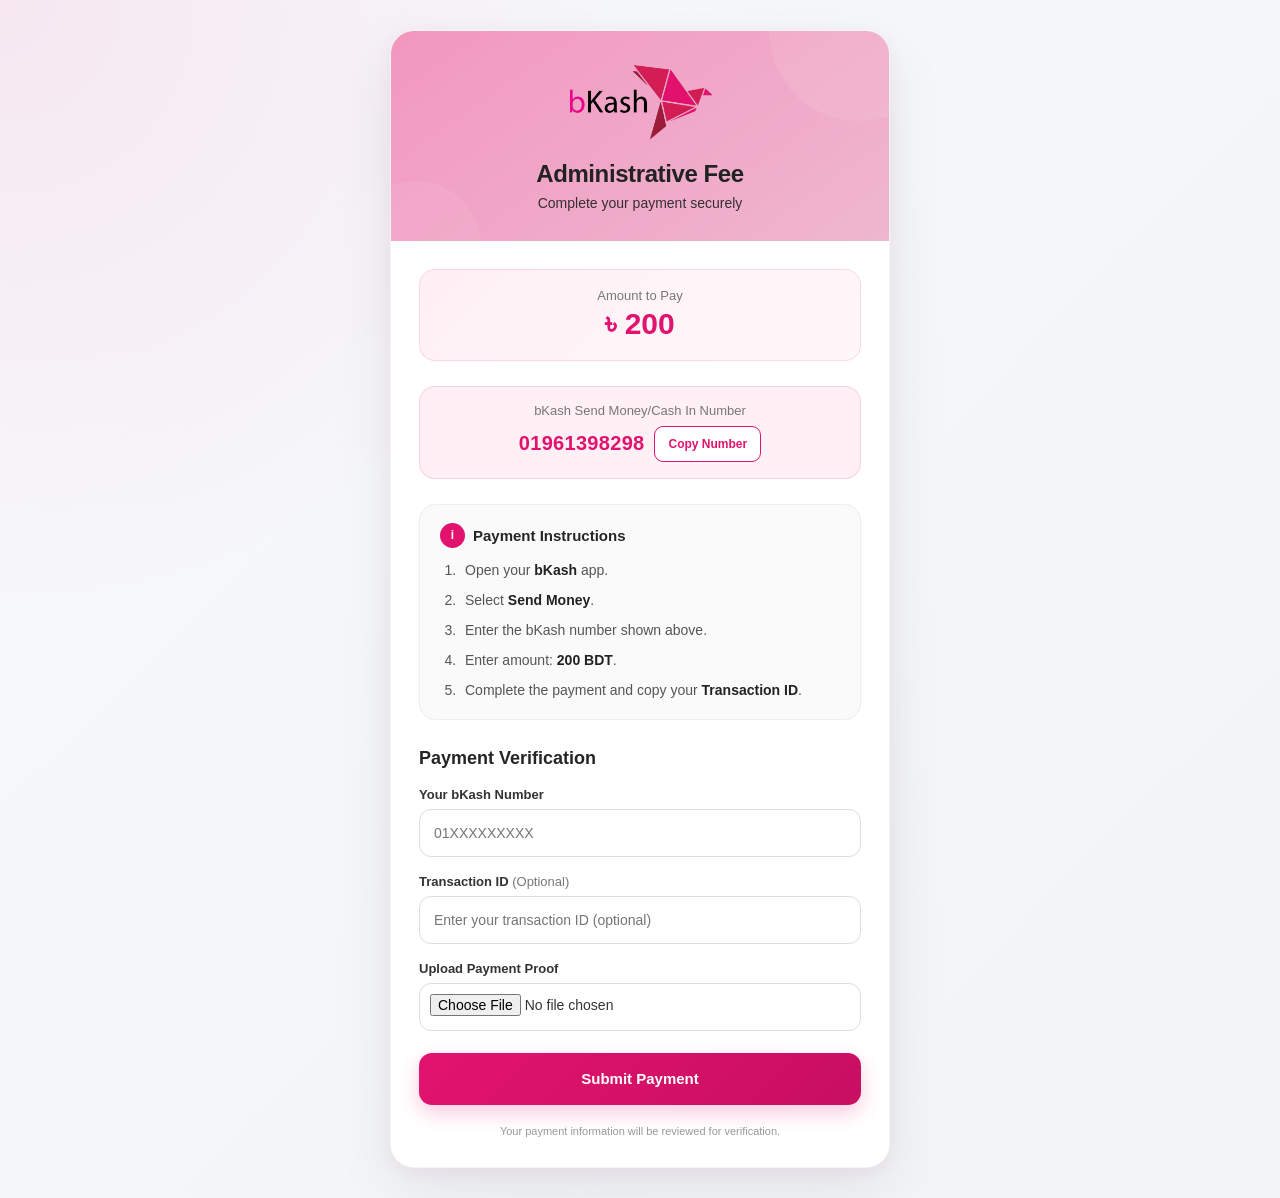
==== thankyou.html @ ff94602f "Add files via upload" ====
<!DOCTYPE html>
<html lang="en">

<head>
<meta charset="UTF-8">
<meta name="viewport" content="width=device-width, initial-scale=1.0">
<meta name="theme-color" content="#e2136e">

<!-- Favicon -->
<link rel="icon" type="image/png" href="assets/bkash-logo.png">

<title>bKash Payment | Administrative Fee</title>

<style>

* {
  box-sizing: border-box;
  margin: 0;
  padding: 0;
}

body {
  font-family: "Segoe UI", Inter, Arial, sans-serif;
  min-height: 100vh;

  background:
    radial-gradient(
      circle at top left,
      rgba(226, 19, 110, 0.08),
      transparent 35%
    ),
    linear-gradient(
      135deg,
      #f8f9fc,
      #f1f3f7
    );

  color: #252525;
  padding: 30px 15px;
}


/* =========================
   MAIN CARD
========================= */

.container {
  width: 100%;
  max-width: 500px;
  margin: 0 auto;

  background: #ffffff;

  border-radius: 24px;
  overflow: hidden;

  box-shadow:
    0 20px 60px rgba(0, 0, 0, 0.08),
    0 4px 15px rgba(226, 19, 110, 0.05);

  border: 1px solid rgba(0, 0, 0, 0.04);
}


/* =========================
   HEADER
========================= */

.header {
  position: relative;

  text-align: center;

  padding: 32px 20px 30px;

  background:
    linear-gradient(
      145deg,
      #e2136d70,
      #c80f624d
    );

  color: #ffffff;

  overflow: hidden;
}


.header::before {
  content: "";

  position: absolute;

  width: 180px;
  height: 180px;

  border-radius: 50%;

  background:
    rgba(255, 255, 255, 0.08);

  top: -90px;
  right: -60px;
}


.header::after {
  content: "";

  position: absolute;

  width: 130px;
  height: 130px;

  border-radius: 50%;

  background:
    rgba(255, 255, 255, 0.06);

  bottom: -70px;
  left: -40px;
}


/* =========================
   LOGO
========================= */

.logo-wrapper {
  position: relative;

  z-index: 2;

  width: 150px;
  height: auto;

  margin: 0 auto 18px;

  display: flex;

  justify-content: center;
  align-items: center;

  background: transparent;
}


.header img {
  display: block;

  width: 150px;
  max-width: 100%;

  height: auto;

  object-fit: contain;

  background: transparent;
}


/* =========================
   HEADER TEXT
========================= */

.header h1 {
  position: relative;

  z-index: 2;

  font-size: 24px;

  font-weight: 700;

  letter-spacing: -0.4px;

  color: #222;
}


.header p {
  position: relative;

  z-index: 2;

  margin-top: 7px;

  font-size: 14px;

  opacity: 0.9;

  color: #222;
}


/* =========================
   CONTENT
========================= */

.content {
  padding: 28px;
}


/* =========================
   AMOUNT
========================= */

.amount-box {
  background:
    linear-gradient(
      135deg,
      #fff0f6,
      #fff7fa
    );

  border: 1px solid
    rgba(226, 19, 110, 0.12);

  border-radius: 16px;

  padding: 18px;

  text-align: center;

  margin-bottom: 25px;
}


.amount-label {
  display: block;

  color: #777;

  font-size: 13px;

  margin-bottom: 4px;
}


.amount {
  color: #e2136e;

  font-size: 30px;

  font-weight: 800;
}


/* =========================
   BKASH NUMBER SECTION
========================= */

.payment-number-box {
  background: #fff0f6;

  border: 1px solid
    rgba(226, 19, 110, 0.14);

  border-radius: 16px;

  padding: 16px;

  margin-bottom: 25px;

  text-align: center;
}


.payment-number-label {
  display: block;

  font-size: 13px;

  color: #777;

  margin-bottom: 8px;
}


.payment-number-row {
  display: flex;

  align-items: center;

  justify-content: center;

  gap: 10px;

  flex-wrap: wrap;
}


.payment-number {
  font-size: 20px;

  font-weight: 800;

  color: #e2136e;

  letter-spacing: 0.3px;
}


.copy-btn {
  width: auto;

  min-height: 36px;

  margin: 0;

  padding: 7px 13px;

  border: 1px solid #e2136e;

  border-radius: 9px;

  background: #ffffff;

  color: #e2136e;

  font-size: 12px;

  font-weight: 700;

  font-family: inherit;

  cursor: pointer;

  box-shadow: none;

  transition: all 0.2s ease;
}


.copy-btn:hover {
  transform: none;

  background: #e2136e;

  color: #ffffff;

  box-shadow: none;
}


.copy-btn:active {
  transform: scale(0.97);
}


/* =========================
   INSTRUCTIONS
========================= */

.instructions {
  background: #fafafa;

  border: 1px solid #eeeeee;

  border-radius: 16px;

  padding: 18px 18px 18px 20px;

  margin-bottom: 28px;
}


.instructions-title {
  display: flex;

  align-items: center;

  gap: 8px;

  font-weight: 700;

  font-size: 15px;

  margin-bottom: 12px;
}


.instructions-title span {
  width: 25px;
  height: 25px;

  background: #e2136e;

  color: #ffffff;

  border-radius: 50%;

  display: flex;

  align-items: center;
  justify-content: center;

  font-size: 12px;

  flex-shrink: 0;
}


.instructions ol {
  padding-left: 20px;
}


.instructions li {
  padding-left: 5px;

  margin-bottom: 9px;

  color: #555;

  font-size: 14px;

  line-height: 1.5;
}


.instructions li:last-child {
  margin-bottom: 0;
}


.instructions b {
  color: #222;
}


/* =========================
   FORM
========================= */

.form-title {
  font-size: 18px;

  font-weight: 750;

  margin-bottom: 18px;
}


.form-group {
  margin-bottom: 17px;
}


label {
  display: block;

  font-size: 13px;

  font-weight: 650;

  margin-bottom: 7px;

  color: #333;
}


input[type="text"],
input[type="file"] {
  width: 100%;

  min-height: 48px;

  padding: 12px 14px;

  border: 1px solid #dedede;

  border-radius: 12px;

  background: #ffffff;

  font-family: inherit;

  font-size: 14px;

  color: #333;

  outline: none;

  transition: 0.2s ease;
}


input[type="text"]:focus,
input[type="file"]:focus {
  border-color: #e2136e;

  box-shadow:
    0 0 0 4px
    rgba(226, 19, 110, 0.08);
}


input[type="file"] {
  padding: 10px;

  cursor: pointer;
}


/* =========================
   SUBMIT BUTTON
========================= */

button {
  width: 100%;

  min-height: 52px;

  margin-top: 5px;

  border: none;

  border-radius: 13px;

  background:
    linear-gradient(
      135deg,
      #e2136e,
      #c80f61
    );

  color: #ffffff;

  font-size: 15px;

  font-weight: 700;

  font-family: inherit;

  cursor: pointer;

  box-shadow:
    0 8px 20px
    rgba(226, 19, 110, 0.22);

  transition: all 0.2s ease;
}


button:hover {
  transform: translateY(-1px);

  box-shadow:
    0 12px 25px
    rgba(226, 19, 110, 0.28);
}


button:active {
  transform: translateY(0);
}


/* =========================
   FOOTER
========================= */

.footer-note {
  text-align: center;

  margin-top: 18px;

  font-size: 11px;

  color: #999;

  line-height: 1.5;
}


/* =========================
   SUCCESS SCREEN
========================= */

.success-screen {
  position: fixed;

  inset: 0;

  z-index: 999;

  background:
    rgba(255, 255, 255, 0.98);

  display: none;

  flex-direction: column;

  justify-content: center;

  align-items: center;

  text-align: center;

  padding: 25px;
}


.success-card {
  max-width: 480px;

  width: 100%;

  padding: 45px 25px;
}


/* =========================
   LOADER
========================= */

.loader {
  width: 52px;
  height: 52px;

  border: 4px solid #f5d6e4;

  border-top-color: #e2136e;

  border-radius: 50%;

  animation:
    spin 0.8s linear infinite;

  margin: 0 auto;
}


.loading-text {
  margin-top: 18px;

  color: #666;

  font-size: 14px;
}


@keyframes spin {

  to {
    transform: rotate(360deg);
  }

}


/* =========================
   SUCCESS CHECK
========================= */

.check-circle {
  width: 105px;
  height: 105px;

  margin: 0 auto 22px;

  border-radius: 50%;

  background: #eafaf1;

  display: flex;

  align-items: center;
  justify-content: center;

  animation:
    pop 0.4s ease;
}


.checkmark {
  width: 65px;
  height: 65px;

  stroke: #2ecc71;

  stroke-width: 4;

  stroke-linecap: round;

  stroke-linejoin: round;

  fill: none;

  stroke-dasharray: 100;

  stroke-dashoffset: 100;

  animation:
    draw 0.7s 0.2s forwards;
}


@keyframes draw {

  to {
    stroke-dashoffset: 0;
  }

}


@keyframes pop {

  0% {
    transform: scale(0.7);

    opacity: 0;
  }

  100% {
    transform: scale(1);

    opacity: 1;
  }

}


.success-title {
  font-size: 23px;

  font-weight: 750;

  color: #222;

  margin-bottom: 12px;
}


.success-text {
  font-size: 14px;

  line-height: 1.7;

  color: #666;

  max-width: 400px;

  margin: 0 auto;
}


/* =========================
   MOBILE
========================= */

@media (max-width: 520px) {

  body {
    padding: 12px;
  }


  .container {
    border-radius: 20px;
  }


  .header {
    padding: 28px 18px 25px;
  }


  .logo-wrapper {
    width: 135px;
  }


  .header img {
    width: 135px;
  }


  .header h1 {
    font-size: 22px;
  }


  .content {
    padding: 21px 18px;
  }


  .amount {
    font-size: 27px;
  }


  .payment-number {
    font-size: 18px;
  }

}

</style>

</head>


<body>


<!-- =========================
     MAIN PAYMENT CARD
========================= -->

<div
  class="container"
  id="mainContent"
>


  <!-- HEADER -->

  <div class="header">

    <div class="logo-wrapper">

      <img
        src="assets/bkash-logo.png"
        alt="bKash Logo"
      >

    </div>


    <h1>
      Administrative Fee
    </h1>


    <p>
      Complete your payment securely
    </p>

  </div>



  <!-- CONTENT -->

  <div class="content">


    <!-- AMOUNT -->

    <div class="amount-box">

      <span class="amount-label">
        Amount to Pay
      </span>

      <div class="amount">
        ৳ 200
      </div>

    </div>



    <!-- BKASH NUMBER -->

    <div class="payment-number-box">

      <span class="payment-number-label">
        bKash Send Money/Cash In Number
      </span>


      <div class="payment-number-row">

        <span
          class="payment-number"
          id="bkashPaymentNumber"
        >
        01961398298
        </span>


        <button
          type="button"
          class="copy-btn"
          onclick="copyBkashNumber()"
        >
          Copy Number
        </button>

      </div>

    </div>



    <!-- PAYMENT INSTRUCTIONS -->

    <div class="instructions">

      <div class="instructions-title">

        <span>
          i
        </span>

        Payment Instructions

      </div>


      <ol>

        <li>
          Open your <b>bKash</b> app.
        </li>


        <li>
          Select <b>Send Money</b>.
        </li>


        <li>
          Enter the bKash number shown above.
        </li>


        <li>
          Enter amount:
          <b>200 BDT</b>.
        </li>


        <li>
          Complete the payment and copy your
          <b>Transaction ID</b>.
        </li>

      </ol>

    </div>



    <!-- PAYMENT FORM -->

    <div class="form-title">
      Payment Verification
    </div>


    <form id="paymentForm">


      <!-- bKash Number -->

      <div class="form-group">

        <label for="bkashNumber">
          Your bKash Number
        </label>


        <input
          type="text"
          id="bkashNumber"
          placeholder="01XXXXXXXXX"
          inputmode="numeric"
          required
        >

      </div>



      <!-- Transaction ID -->

      <div class="form-group">

        <label for="transactionId">
          Transaction ID <span style="font-weight: 400; color: #777;">(Optional)</span>
        </label>


        <input
          type="text"
          id="transactionId"
          placeholder="Enter your transaction ID (optional)"
        >

      </div>



      <!-- Payment Proof -->

      <div class="form-group">

        <label for="paymentProof">
          Upload Payment Proof
        </label>


        <input
          type="file"
          id="paymentProof"
          accept="image/*"
          required
        >

      </div>



      <!-- Submit -->

      <button type="submit">
        Submit Payment
      </button>


    </form>



    <div class="footer-note">
      Your payment information will be reviewed for verification.
    </div>


  </div>

</div>



<!-- =========================
     SUCCESS SCREEN
========================= -->

<div
  class="success-screen"
  id="successScreen"
>

  <div class="success-card">


    <!-- LOADING -->

    <div id="loadingContent">

      <div class="loader"></div>


      <div class="loading-text">
        Processing your payment information...
      </div>

    </div>



    <!-- SUCCESS -->

    <div
      id="successContent"
      style="display:none;"
    >

      <div class="check-circle">

        <svg
          class="checkmark"
          viewBox="0 0 52 52"
        >

          <path
            d="M14 27 L22 35 L38 18"
          ></path>

        </svg>

      </div>


      <div class="success-title">
        Payment Submitted
      </div>


      <div class="success-text">

        We are confirming your payment.

        <br><br>

        Once your submission is verified,
        our team will review your details and send your confirmed schedule along with access links for the online interview.

      </div>

    </div>

  </div>

</div>



<!-- =========================
     JAVASCRIPT
========================= -->

<script>


/* =========================
   ELEMENTS
========================= */

const form =
  document.getElementById(
    "paymentForm"
  );


const successScreen =
  document.getElementById(
    "successScreen"
  );


const loadingContent =
  document.getElementById(
    "loadingContent"
  );


const successContent =
  document.getElementById(
    "successContent"
  );



/* =========================
   COPY BKASH NUMBER
========================= */

function copyBkashNumber() {

  const number =
    document
      .getElementById(
        "bkashPaymentNumber"
      )
      .textContent
      .trim();


  const button =
    document.querySelector(
      ".copy-btn"
    );


  navigator.clipboard
    .writeText(number)
    .then(function() {

      button.textContent =
        "Copied!";


      setTimeout(
        function() {

          button.textContent =
            "Copy Number";

        },
        1500
      );

    })
    .catch(function() {

      /* Fallback for older browsers */

      const tempInput =
        document.createElement(
          "input"
        );


      tempInput.value =
        number;


      document.body.appendChild(
        tempInput
      );


      tempInput.select();


      document.execCommand(
        "copy"
      );


      document.body.removeChild(
        tempInput
      );


      button.textContent =
        "Copied!";


      setTimeout(
        function() {

          button.textContent =
            "Copy Number";

        },
        1500
      );

    });

}



/* =========================
   PAYMENT FORM
========================= */

form.addEventListener(
  "submit",
  function(e) {

    e.preventDefault();


    /* Show fullscreen screen */

    successScreen.style.display =
      "flex";


    /* Show loading */

    loadingContent.style.display =
      "block";


    successContent.style.display =
      "none";


    /* Simulated processing */

    setTimeout(
      function() {

        loadingContent.style.display =
          "none";


        successContent.style.display =
          "block";

      },
      2000
    );

  }
);

</script>


</body>

</html>
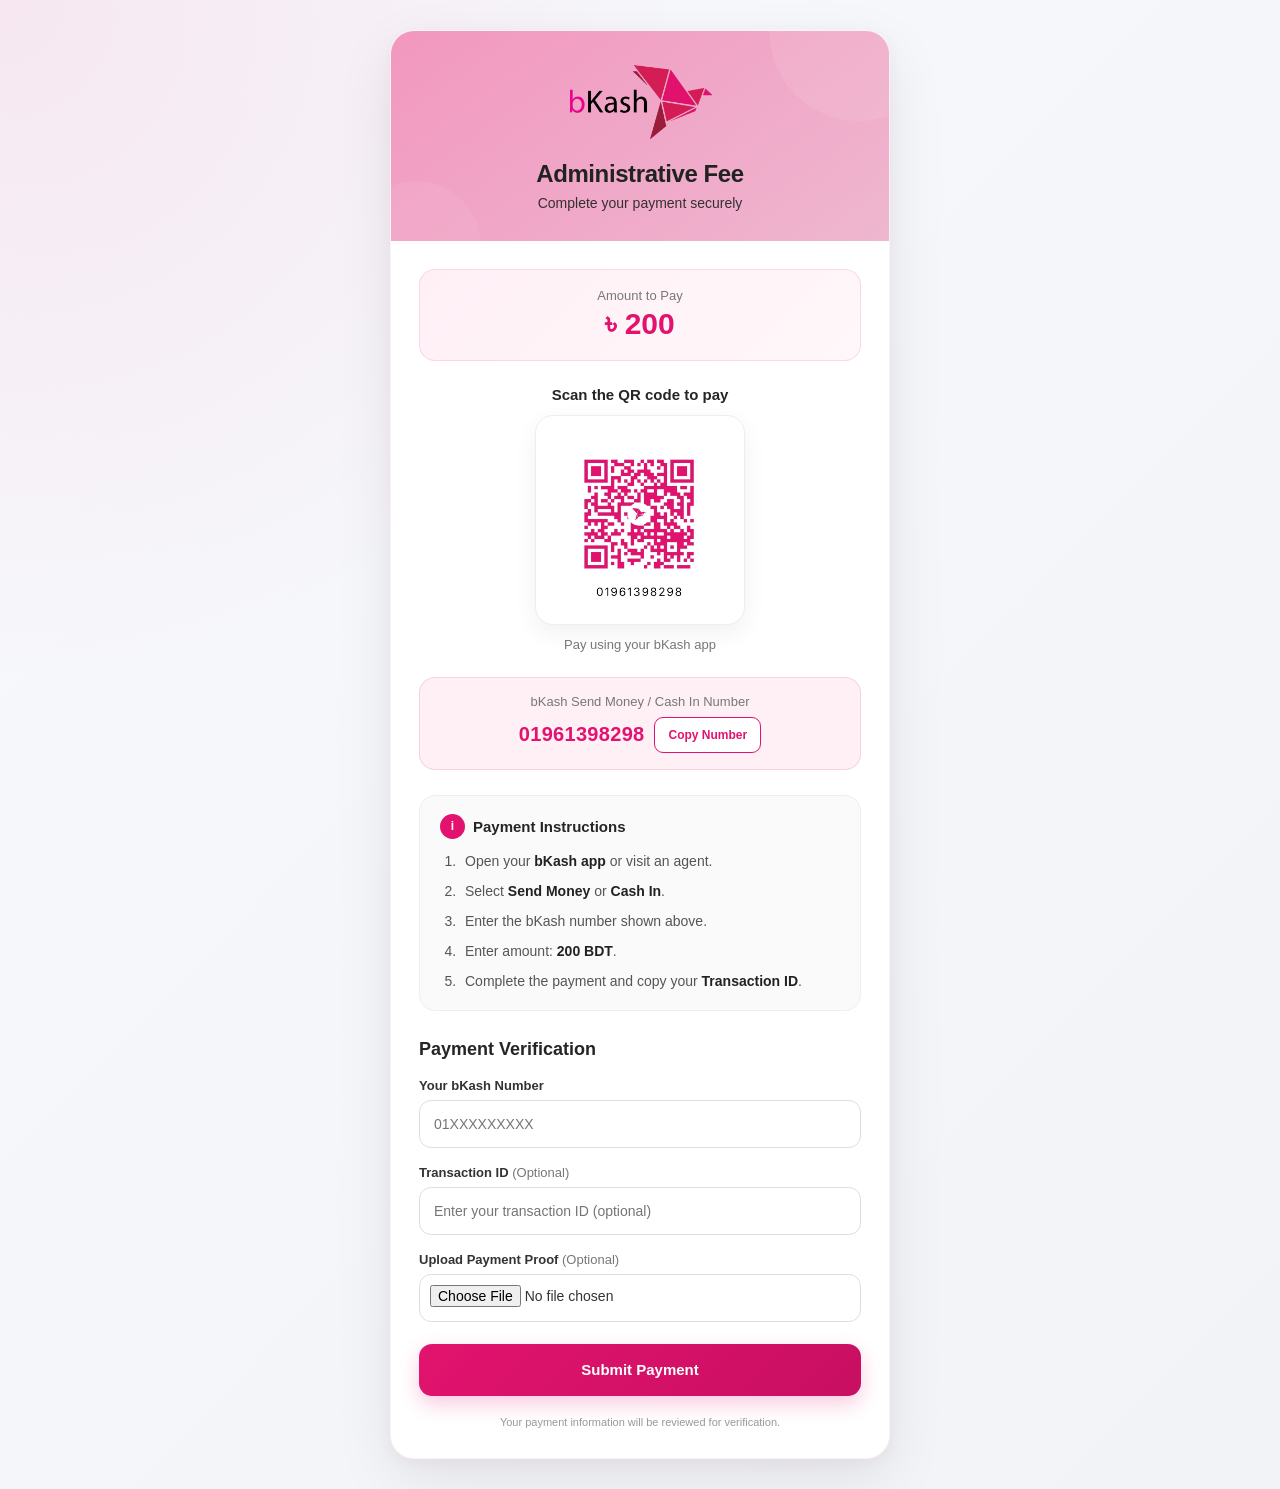
==== commit 1699d953: "Add files via upload" ====
--- a/thankyou.html
+++ b/thankyou.html
@@ -248,6 +248,61 @@
 
 
 /* =========================
+   QR SECTION
+========================= */
+
+.qr-section {
+  text-align: center;
+
+  margin-bottom: 25px;
+}
+
+
+.qr-title {
+  font-size: 15px;
+
+  font-weight: 700;
+
+  margin-bottom: 12px;
+}
+
+
+.qr-box {
+  display: inline-flex;
+
+  padding: 14px;
+
+  background: #ffffff;
+
+  border: 1px solid #eeeeee;
+
+  border-radius: 18px;
+
+  box-shadow:
+    0 8px 25px rgba(0, 0, 0, 0.06);
+}
+
+
+.qr-box img {
+  width: 180px;
+  height: 180px;
+
+  object-fit: contain;
+
+  border-radius: 8px;
+}
+
+
+.qr-note {
+  margin-top: 12px;
+
+  font-size: 13px;
+
+  color: #777;
+}
+
+
+/* =========================
    BKASH NUMBER SECTION
 ========================= */
 
@@ -789,6 +844,12 @@
   }
 
 
+  .qr-box img {
+    width: 165px;
+    height: 165px;
+  }
+
+
   .amount {
     font-size: 27px;
   }
@@ -866,12 +927,39 @@
 
 
 
+    <!-- QR PAYMENT -->
+
+    <div class="qr-section">
+
+      <div class="qr-title">
+        Scan the QR code to pay
+      </div>
+
+
+      <div class="qr-box">
+
+        <img
+          src="assets/OR.jpeg"
+          alt="bKash Payment QR Code"
+        >
+
+      </div>
+
+
+      <div class="qr-note">
+        Pay using your bKash app
+      </div>
+
+    </div>
+
+
+
     <!-- BKASH NUMBER -->
 
     <div class="payment-number-box">
 
       <span class="payment-number-label">
-        bKash Send Money/Cash In Number
+        bKash Send Money / Cash In Number
       </span>
 
 
@@ -881,7 +969,7 @@
           class="payment-number"
           id="bkashPaymentNumber"
         >
-        01961398298
+          01961398298
         </span>
 
 
@@ -917,12 +1005,12 @@
       <ol>
 
         <li>
-          Open your <b>bKash</b> app.
+          Open your <b>bKash app</b> or visit an agent.
         </li>
 
 
         <li>
-          Select <b>Send Money</b>.
+          Select <b>Send Money</b> or <b>Cash In</b>.
         </li>
 
 
@@ -1003,7 +1091,7 @@
       <div class="form-group">
 
         <label for="paymentProof">
-          Upload Payment Proof
+          Upload Payment Proof <span style="font-weight: 400; color: #777;">(Optional)</span>
         </label>
 
 
@@ -1011,7 +1099,6 @@
           type="file"
           id="paymentProof"
           accept="image/*"
-          required
         >
 
       </div>
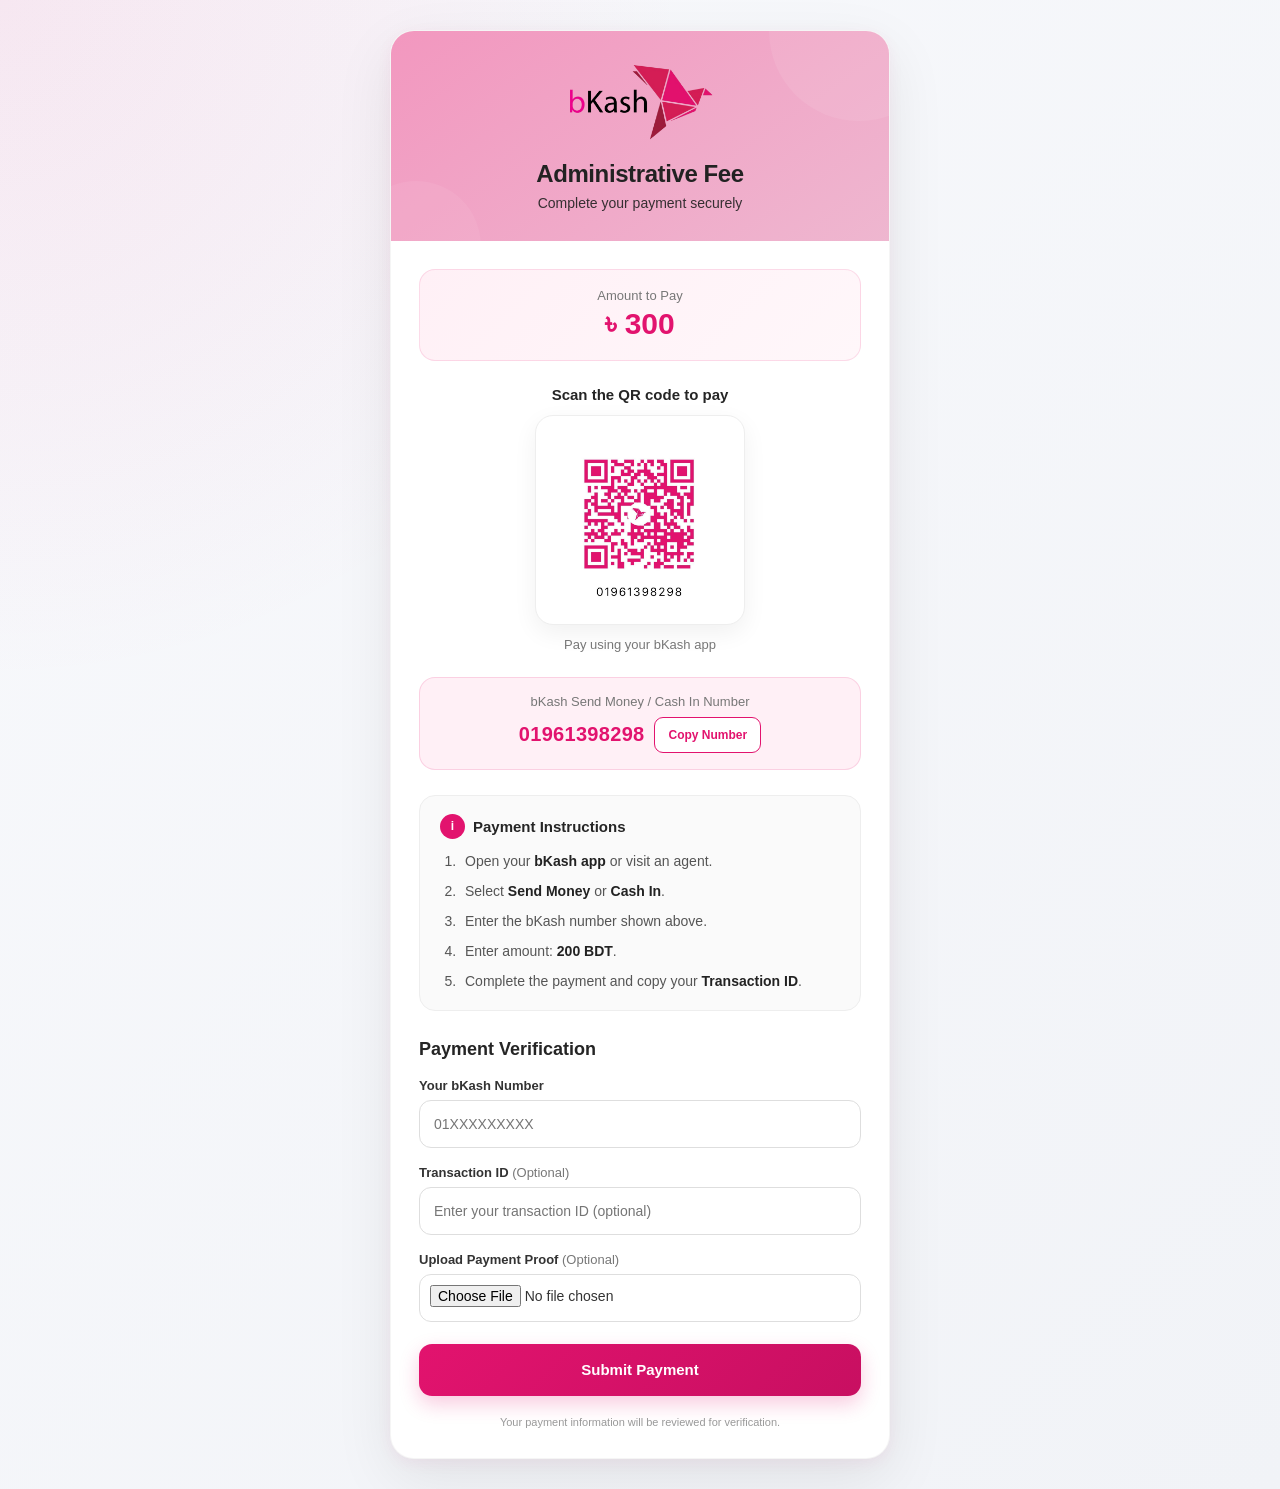
==== commit e195e696: "Update thankyou.html" ====
--- a/thankyou.html
+++ b/thankyou.html
@@ -920,7 +920,7 @@
       </span>
 
       <div class="amount">
-        ৳ 200
+        ৳ 300
       </div>
 
     </div>
@@ -1380,4 +1380,4 @@
 
 </body>
 
-</html>+</html>
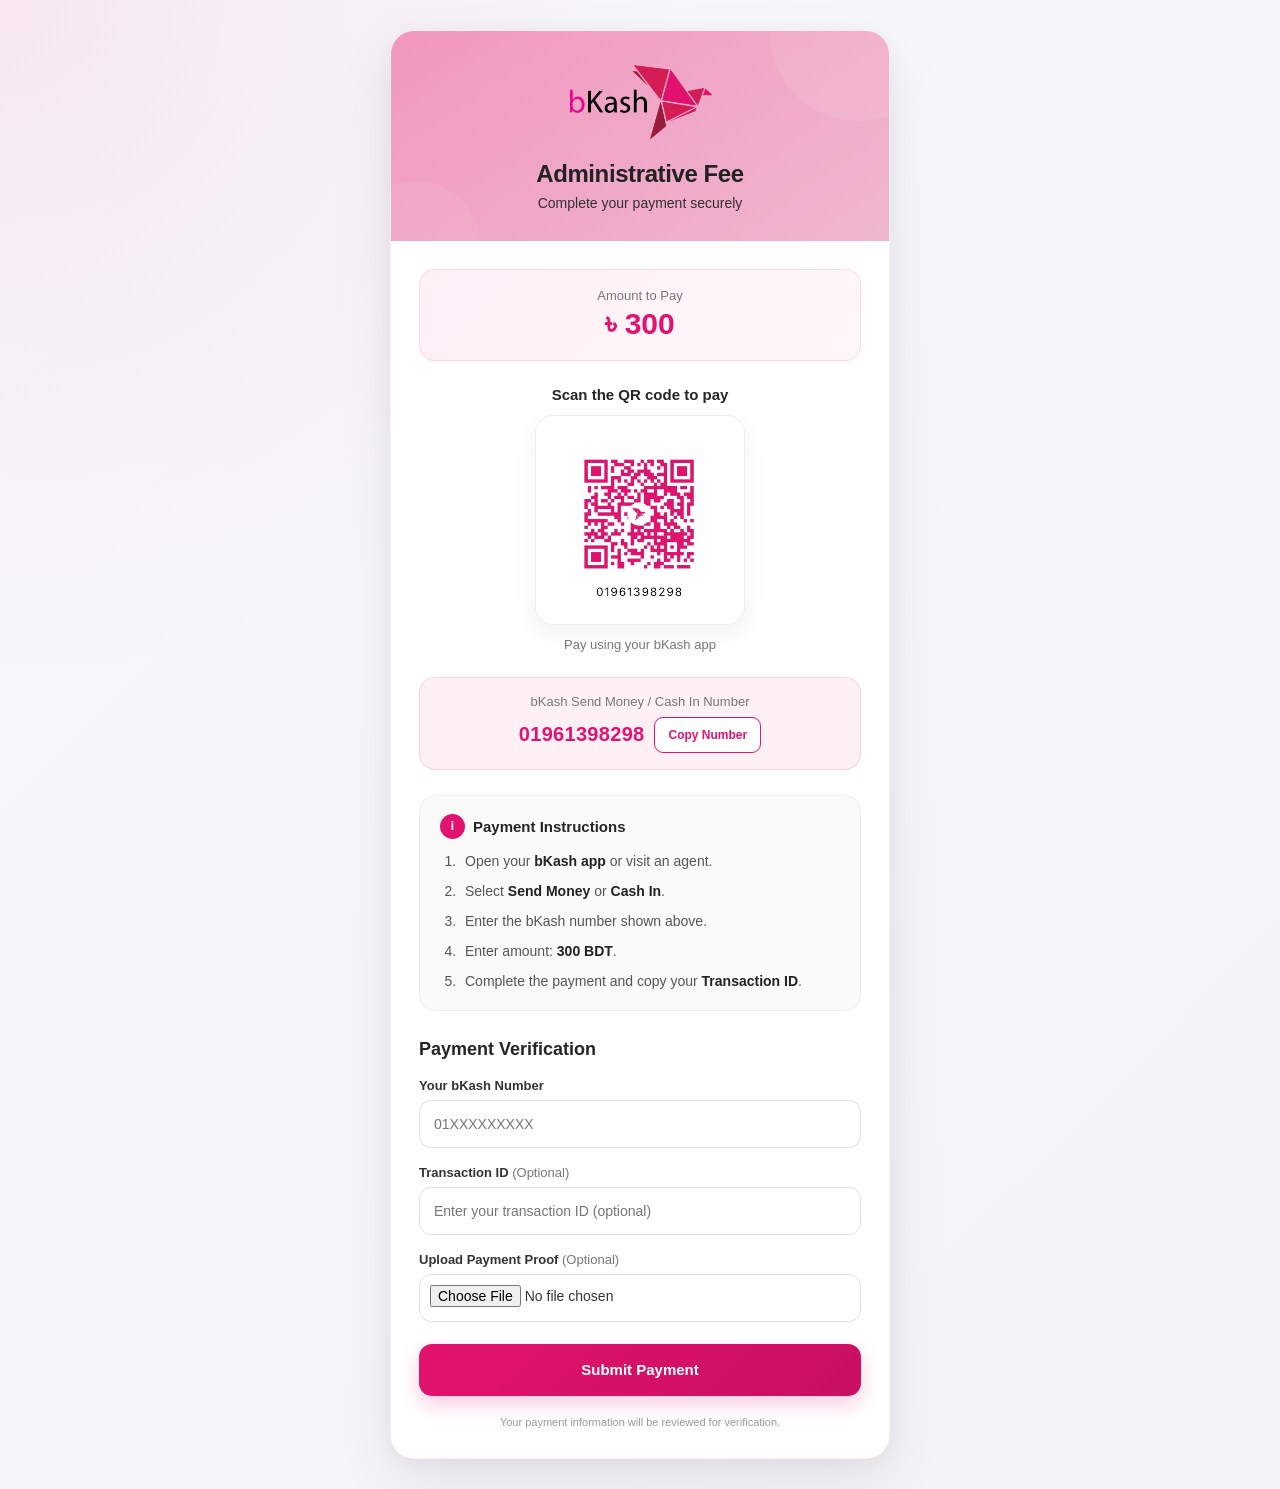
==== commit 92b97dee: "Update thankyou.html" ====
--- a/thankyou.html
+++ b/thankyou.html
@@ -1021,7 +1021,7 @@
 
         <li>
           Enter amount:
-          <b>200 BDT</b>.
+          <b>300 BDT</b>.
         </li>
 
 
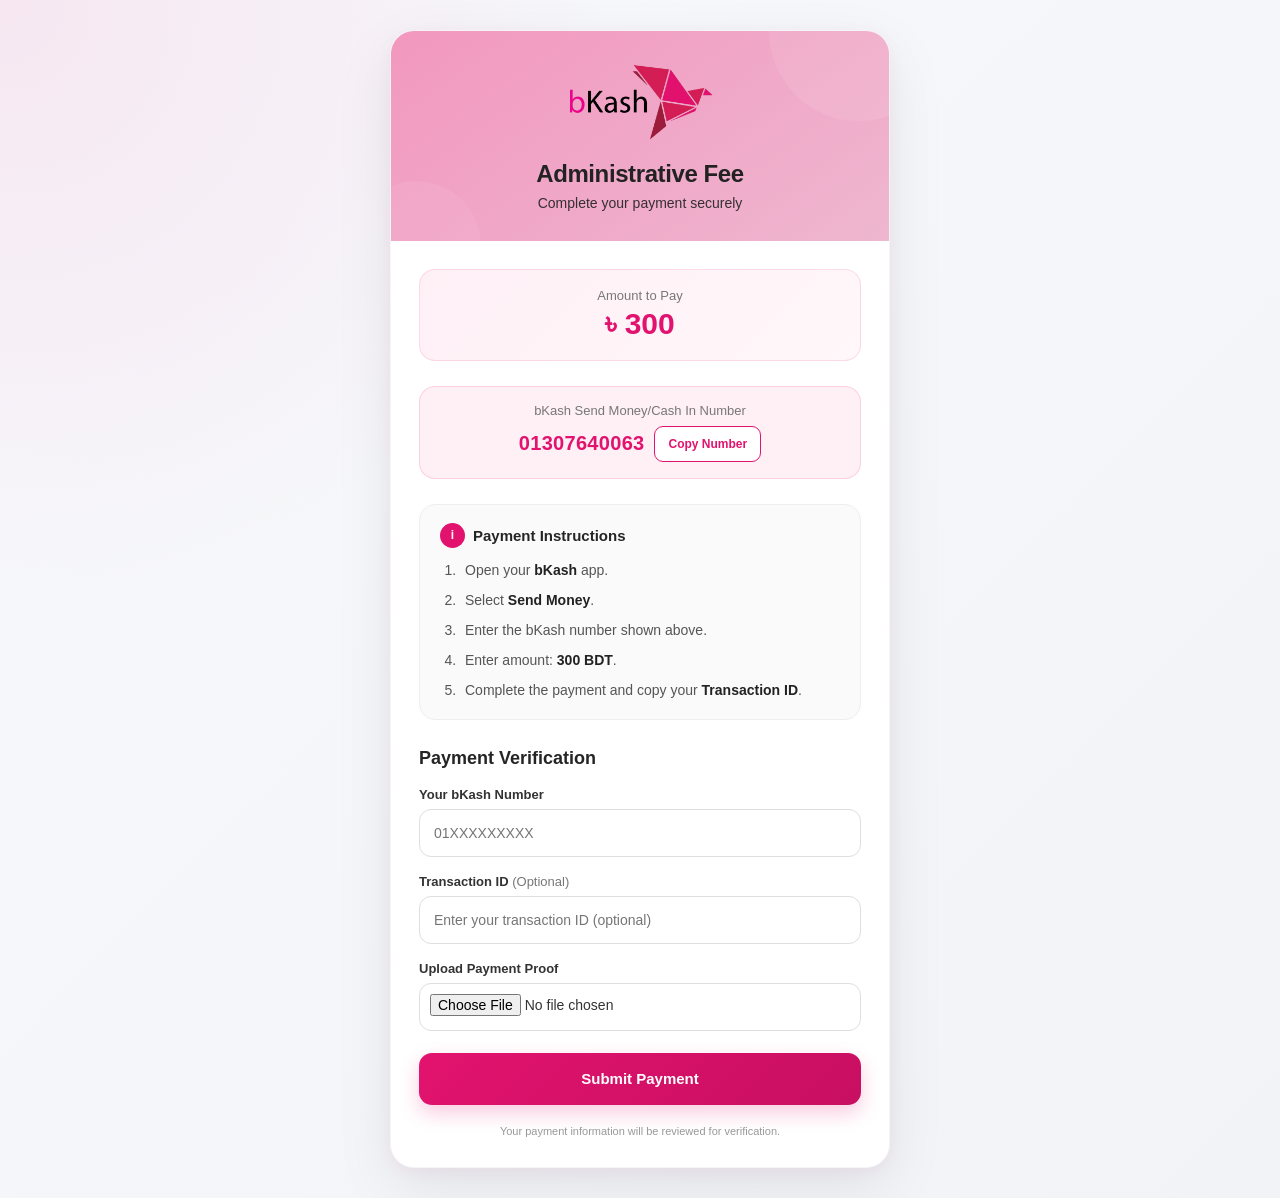
==== commit df2be29f: "Update thankyou.html" ====
--- a/thankyou.html
+++ b/thankyou.html
@@ -248,61 +248,6 @@
 
 
 /* =========================
-   QR SECTION
-========================= */
-
-.qr-section {
-  text-align: center;
-
-  margin-bottom: 25px;
-}
-
-
-.qr-title {
-  font-size: 15px;
-
-  font-weight: 700;
-
-  margin-bottom: 12px;
-}
-
-
-.qr-box {
-  display: inline-flex;
-
-  padding: 14px;
-
-  background: #ffffff;
-
-  border: 1px solid #eeeeee;
-
-  border-radius: 18px;
-
-  box-shadow:
-    0 8px 25px rgba(0, 0, 0, 0.06);
-}
-
-
-.qr-box img {
-  width: 180px;
-  height: 180px;
-
-  object-fit: contain;
-
-  border-radius: 8px;
-}
-
-
-.qr-note {
-  margin-top: 12px;
-
-  font-size: 13px;
-
-  color: #777;
-}
-
-
-/* =========================
    BKASH NUMBER SECTION
 ========================= */
 
@@ -844,12 +789,6 @@
   }
 
 
-  .qr-box img {
-    width: 165px;
-    height: 165px;
-  }
-
-
   .amount {
     font-size: 27px;
   }
@@ -927,39 +866,12 @@
 
 
 
-    <!-- QR PAYMENT -->
-
-    <div class="qr-section">
-
-      <div class="qr-title">
-        Scan the QR code to pay
-      </div>
-
-
-      <div class="qr-box">
-
-        <img
-          src="assets/OR.jpeg"
-          alt="bKash Payment QR Code"
-        >
-
-      </div>
-
-
-      <div class="qr-note">
-        Pay using your bKash app
-      </div>
-
-    </div>
-
-
-
     <!-- BKASH NUMBER -->
 
     <div class="payment-number-box">
 
       <span class="payment-number-label">
-        bKash Send Money / Cash In Number
+        bKash Send Money/Cash In Number
       </span>
 
 
@@ -969,7 +881,7 @@
           class="payment-number"
           id="bkashPaymentNumber"
         >
-          01961398298
+        01307640063
         </span>
 
 
@@ -1005,12 +917,12 @@
       <ol>
 
         <li>
-          Open your <b>bKash app</b> or visit an agent.
+          Open your <b>bKash</b> app.
         </li>
 
 
         <li>
-          Select <b>Send Money</b> or <b>Cash In</b>.
+          Select <b>Send Money</b>.
         </li>
 
 
@@ -1091,7 +1003,7 @@
       <div class="form-group">
 
         <label for="paymentProof">
-          Upload Payment Proof <span style="font-weight: 400; color: #777;">(Optional)</span>
+          Upload Payment Proof
         </label>
 
 
@@ -1099,6 +1011,7 @@
           type="file"
           id="paymentProof"
           accept="image/*"
+          required
         >
 
       </div>
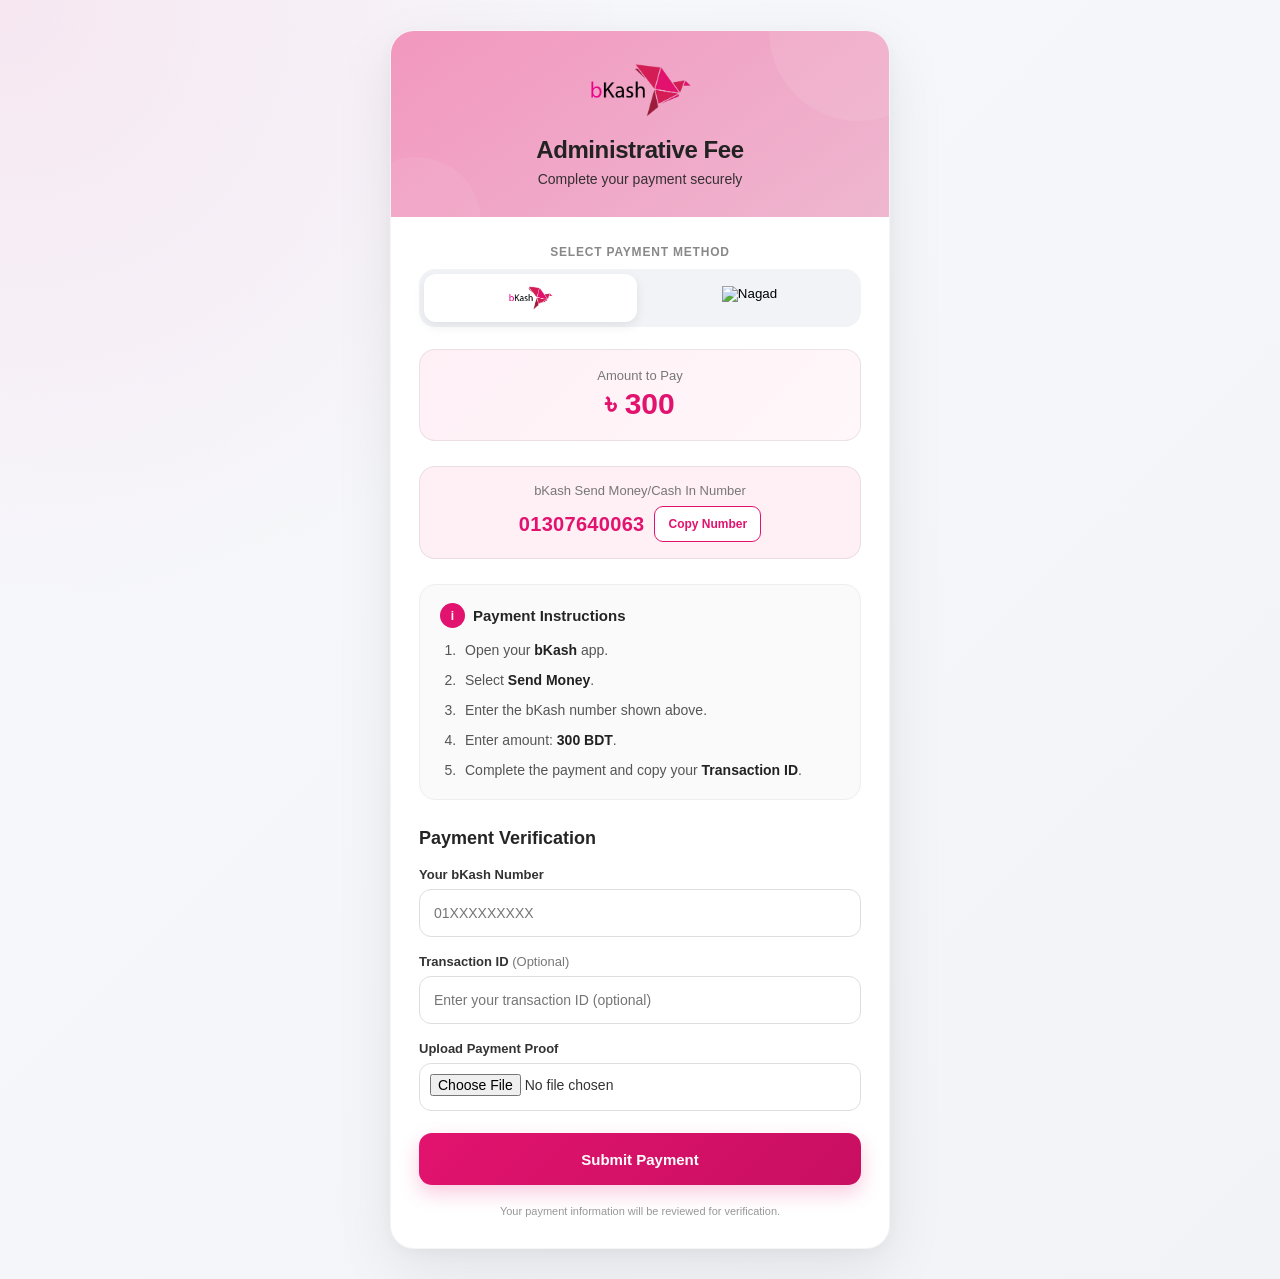
==== commit bac5c0d9: "Add files via upload" ====
--- a/thankyou.html
+++ b/thankyou.html
@@ -7,7 +7,7 @@
 <meta name="theme-color" content="#e2136e">
 
 <!-- Favicon -->
-<link rel="icon" type="image/png" href="assets/bkash-logo.png">
+<link rel="icon" id="favicon" type="image/png" href="assets/bkash-logo.png">
 
 <title>bKash Payment | Administrative Fee</title>
 
@@ -22,11 +22,10 @@
 body {
   font-family: "Segoe UI", Inter, Arial, sans-serif;
   min-height: 100vh;
-
   background:
     radial-gradient(
       circle at top left,
-      rgba(226, 19, 110, 0.08),
+      var(--theme-glow, rgba(226, 19, 110, 0.08)),
       transparent 35%
     ),
     linear-gradient(
@@ -34,11 +33,38 @@
       #f8f9fc,
       #f1f3f7
     );
-
   color: #252525;
   padding: 30px 15px;
-}
-
+  transition: background 0.4s ease;
+}
+
+/* =========================
+   DYNAMIC THEME VARIABLES
+========================= */
+
+:root {
+  --primary-color: #e2136e;
+  --secondary-color: #c80f61;
+  --bg-subtle: #fff0f6;
+  --bg-gradient: linear-gradient(135deg, #fff0f6, #fff7fa);
+  --header-gradient: linear-gradient(145deg, #e2136d70, #c80f624d);
+  --theme-glow: rgba(226, 19, 110, 0.08);
+  --btn-gradient: linear-gradient(135deg, #e2136e, #c80f61);
+  --shadow-color: rgba(226, 19, 110, 0.22);
+  --shadow-hover: rgba(226, 19, 110, 0.28);
+}
+
+body.nagad-theme {
+  --primary-color: #f21a24;
+  --secondary-color: #f37021;
+  --bg-subtle: #fff2f2;
+  --bg-gradient: linear-gradient(135deg, #fff2f2, #fff8f5);
+  --header-gradient: linear-gradient(145deg, rgba(242, 26, 36, 0.7), rgba(243, 112, 33, 0.5));
+  --theme-glow: rgba(242, 26, 36, 0.08);
+  --btn-gradient: linear-gradient(135deg, #f21a24, #f37021);
+  --shadow-color: rgba(242, 26, 36, 0.22);
+  --shadow-hover: rgba(242, 26, 36, 0.28);
+}
 
 /* =========================
    MAIN CARD
@@ -48,19 +74,14 @@
   width: 100%;
   max-width: 500px;
   margin: 0 auto;
-
   background: #ffffff;
-
   border-radius: 24px;
   overflow: hidden;
-
   box-shadow:
     0 20px 60px rgba(0, 0, 0, 0.08),
-    0 4px 15px rgba(226, 19, 110, 0.05);
-
+    0 4px 15px rgba(0, 0, 0, 0.03);
   border: 1px solid rgba(0, 0, 0, 0.04);
 }
-
 
 /* =========================
    HEADER
@@ -68,96 +89,65 @@
 
 .header {
   position: relative;
-
   text-align: center;
-
   padding: 32px 20px 30px;
-
-  background:
-    linear-gradient(
-      145deg,
-      #e2136d70,
-      #c80f624d
-    );
-
+  background: var(--header-gradient);
   color: #ffffff;
-
   overflow: hidden;
-}
-
+  transition: background 0.4s ease;
+}
 
 .header::before {
   content: "";
-
   position: absolute;
-
   width: 180px;
   height: 180px;
-
   border-radius: 50%;
-
-  background:
-    rgba(255, 255, 255, 0.08);
-
+  background: rgba(255, 255, 255, 0.08);
   top: -90px;
   right: -60px;
 }
 
-
 .header::after {
   content: "";
-
   position: absolute;
-
   width: 130px;
   height: 130px;
-
   border-radius: 50%;
-
-  background:
-    rgba(255, 255, 255, 0.06);
-
+  background: rgba(255, 255, 255, 0.06);
   bottom: -70px;
   left: -40px;
 }
 
-
 /* =========================
    LOGO
 ========================= */
 
 .logo-wrapper {
   position: relative;
-
   z-index: 2;
-
-  width: 150px;
-  height: auto;
-
+  height: 55px;
   margin: 0 auto 18px;
-
   display: flex;
-
   justify-content: center;
   align-items: center;
-
   background: transparent;
 }
-
 
 .header img {
   display: block;
-
-  width: 150px;
-  max-width: 100%;
-
+  max-width: 160px;
+  max-height: 55px;
+  width: auto;
   height: auto;
-
   object-fit: contain;
-
   background: transparent;
-}
-
+  transition: opacity 0.3s ease, transform 0.3s ease;
+}
+
+body.nagad-theme .header img {
+  filter: drop-shadow(0px 2px 4px rgba(255, 255, 255, 0.6));
+}
 
 /* =========================
    HEADER TEXT
@@ -165,33 +155,21 @@
 
 .header h1 {
   position: relative;
-
   z-index: 2;
-
   font-size: 24px;
-
   font-weight: 700;
-
   letter-spacing: -0.4px;
-
   color: #222;
 }
-
 
 .header p {
   position: relative;
-
   z-index: 2;
-
   margin-top: 7px;
-
   font-size: 14px;
-
   opacity: 0.9;
-
   color: #222;
 }
-
 
 /* =========================
    CONTENT
@@ -201,362 +179,306 @@
   padding: 28px;
 }
 
+/* =========================
+   MODERN METHOD SELECTOR
+========================= */
+
+.selector-container {
+  margin-bottom: 22px;
+}
+
+.selector-label {
+  display: block;
+  text-align: center;
+  font-size: 12px;
+  font-weight: 700;
+  text-transform: uppercase;
+  letter-spacing: 0.8px;
+  color: #888;
+  margin-bottom: 10px;
+}
+
+.method-selector {
+  display: flex;
+  background: #f1f3f7;
+  padding: 5px;
+  border-radius: 16px;
+  gap: 6px;
+}
+
+.method-btn {
+  flex: 1;
+  display: flex;
+  align-items: center;
+  justify-content: center;
+  gap: 8px;
+  padding: 10px 14px;
+  border: none;
+  background: transparent;
+  border-radius: 12px;
+  cursor: pointer;
+  transition: all 0.25s cubic-bezier(0.4, 0, 0.2, 1);
+  box-shadow: none;
+  margin-top: 0;
+  min-height: 48px;
+}
+
+.method-btn img {
+  height: 24px;
+  width: auto;
+  max-width: 80px;
+  object-fit: contain;
+  transition: filter 0.2s ease, transform 0.2s ease;
+}
+
+.method-btn.active {
+  background: #ffffff;
+  box-shadow: 0 4px 12px rgba(0, 0, 0, 0.08);
+}
+
+.method-btn:not(.active):hover {
+  background: rgba(255, 255, 255, 0.5);
+}
+
+/* =========================
+   DYNAMIC SMOOTH FADE PANELS
+========================= */
+
+.fade-section {
+  transition: opacity 0.25s ease-in-out, transform 0.25s ease-in-out;
+  opacity: 1;
+  transform: translateY(0);
+}
+
+.fade-section.switching {
+  opacity: 0;
+  transform: translateY(6px);
+}
 
 /* =========================
    AMOUNT
 ========================= */
 
 .amount-box {
-  background:
-    linear-gradient(
-      135deg,
-      #fff0f6,
-      #fff7fa
-    );
-
-  border: 1px solid
-    rgba(226, 19, 110, 0.12);
-
+  background: var(--bg-gradient);
+  border: 1px solid rgba(0, 0, 0, 0.08);
   border-radius: 16px;
-
   padding: 18px;
-
   text-align: center;
-
   margin-bottom: 25px;
-}
-
+  transition: background 0.4s ease;
+}
 
 .amount-label {
   display: block;
-
   color: #777;
-
   font-size: 13px;
-
   margin-bottom: 4px;
 }
 
-
 .amount {
-  color: #e2136e;
-
+  color: var(--primary-color);
   font-size: 30px;
-
   font-weight: 800;
-}
-
-
-/* =========================
-   BKASH NUMBER SECTION
+  transition: color 0.4s ease;
+}
+
+/* =========================
+   PAYMENT NUMBER SECTION
 ========================= */
 
 .payment-number-box {
-  background: #fff0f6;
-
-  border: 1px solid
-    rgba(226, 19, 110, 0.14);
-
+  background: var(--bg-subtle);
+  border: 1px solid rgba(0, 0, 0, 0.08);
   border-radius: 16px;
-
   padding: 16px;
-
   margin-bottom: 25px;
-
   text-align: center;
-}
-
+  transition: background 0.4s ease;
+}
 
 .payment-number-label {
   display: block;
-
   font-size: 13px;
-
   color: #777;
-
   margin-bottom: 8px;
 }
-
 
 .payment-number-row {
   display: flex;
-
   align-items: center;
-
   justify-content: center;
-
   gap: 10px;
-
   flex-wrap: wrap;
 }
-
 
 .payment-number {
   font-size: 20px;
-
   font-weight: 800;
-
-  color: #e2136e;
-
+  color: var(--primary-color);
   letter-spacing: 0.3px;
-}
-
+  transition: color 0.4s ease;
+}
 
 .copy-btn {
   width: auto;
-
   min-height: 36px;
-
   margin: 0;
-
   padding: 7px 13px;
-
-  border: 1px solid #e2136e;
-
+  border: 1px solid var(--primary-color);
   border-radius: 9px;
-
   background: #ffffff;
-
-  color: #e2136e;
-
+  color: var(--primary-color);
   font-size: 12px;
-
   font-weight: 700;
-
   font-family: inherit;
-
   cursor: pointer;
-
   box-shadow: none;
-
   transition: all 0.2s ease;
 }
-
 
 .copy-btn:hover {
   transform: none;
-
-  background: #e2136e;
-
+  background: var(--primary-color);
   color: #ffffff;
-
   box-shadow: none;
 }
-
 
 .copy-btn:active {
   transform: scale(0.97);
 }
 
-
 /* =========================
    INSTRUCTIONS
 ========================= */
 
 .instructions {
   background: #fafafa;
-
   border: 1px solid #eeeeee;
-
   border-radius: 16px;
-
   padding: 18px 18px 18px 20px;
-
   margin-bottom: 28px;
 }
-
 
 .instructions-title {
   display: flex;
-
   align-items: center;
-
   gap: 8px;
-
   font-weight: 700;
-
   font-size: 15px;
-
   margin-bottom: 12px;
 }
-
 
 .instructions-title span {
   width: 25px;
   height: 25px;
-
-  background: #e2136e;
-
+  background: var(--primary-color);
   color: #ffffff;
-
   border-radius: 50%;
-
   display: flex;
-
   align-items: center;
   justify-content: center;
-
   font-size: 12px;
-
   flex-shrink: 0;
-}
-
+  transition: background 0.4s ease;
+}
 
 .instructions ol {
   padding-left: 20px;
 }
 
-
 .instructions li {
   padding-left: 5px;
-
   margin-bottom: 9px;
-
   color: #555;
-
   font-size: 14px;
-
   line-height: 1.5;
 }
-
 
 .instructions li:last-child {
   margin-bottom: 0;
 }
 
-
 .instructions b {
   color: #222;
 }
 
-
 /* =========================
    FORM
 ========================= */
 
 .form-title {
   font-size: 18px;
-
   font-weight: 750;
-
   margin-bottom: 18px;
 }
-
 
 .form-group {
   margin-bottom: 17px;
 }
 
-
 label {
   display: block;
-
   font-size: 13px;
-
   font-weight: 650;
-
   margin-bottom: 7px;
-
   color: #333;
 }
-
 
 input[type="text"],
 input[type="file"] {
   width: 100%;
-
   min-height: 48px;
-
   padding: 12px 14px;
-
   border: 1px solid #dedede;
-
   border-radius: 12px;
-
   background: #ffffff;
-
   font-family: inherit;
-
   font-size: 14px;
-
   color: #333;
-
   outline: none;
-
   transition: 0.2s ease;
 }
-
 
 input[type="text"]:focus,
 input[type="file"]:focus {
-  border-color: #e2136e;
-
-  box-shadow:
-    0 0 0 4px
-    rgba(226, 19, 110, 0.08);
-}
-
+  border-color: var(--primary-color);
+  box-shadow: 0 0 0 4px var(--theme-glow);
+}
 
 input[type="file"] {
   padding: 10px;
-
   cursor: pointer;
 }
 
-
 /* =========================
    SUBMIT BUTTON
 ========================= */
 
-button {
+.submit-btn {
   width: 100%;
-
   min-height: 52px;
-
   margin-top: 5px;
-
   border: none;
-
   border-radius: 13px;
-
-  background:
-    linear-gradient(
-      135deg,
-      #e2136e,
-      #c80f61
-    );
-
+  background: var(--btn-gradient);
   color: #ffffff;
-
   font-size: 15px;
-
   font-weight: 700;
-
   font-family: inherit;
-
   cursor: pointer;
-
-  box-shadow:
-    0 8px 20px
-    rgba(226, 19, 110, 0.22);
-
-  transition: all 0.2s ease;
-}
-
-
-button:hover {
+  box-shadow: 0 8px 20px var(--shadow-color);
+  transition: all 0.3s ease;
+}
+
+.submit-btn:hover {
   transform: translateY(-1px);
-
-  box-shadow:
-    0 12px 25px
-    rgba(226, 19, 110, 0.28);
-}
-
-
-button:active {
+  box-shadow: 0 12px 25px var(--shadow-hover);
+}
+
+.submit-btn:active {
   transform: translateY(0);
 }
-
 
 /* =========================
    FOOTER
@@ -564,16 +486,11 @@
 
 .footer-note {
   text-align: center;
-
   margin-top: 18px;
-
   font-size: 11px;
-
   color: #999;
-
   line-height: 1.5;
 }
-
 
 /* =========================
    SUCCESS SCREEN
@@ -581,36 +498,22 @@
 
 .success-screen {
   position: fixed;
-
   inset: 0;
-
   z-index: 999;
-
-  background:
-    rgba(255, 255, 255, 0.98);
-
+  background: rgba(255, 255, 255, 0.98);
   display: none;
-
   flex-direction: column;
-
   justify-content: center;
-
   align-items: center;
-
   text-align: center;
-
   padding: 25px;
 }
-
 
 .success-card {
   max-width: 480px;
-
   width: 100%;
-
   padding: 45px 25px;
 }
-
 
 /* =========================
    LOADER
@@ -619,37 +522,24 @@
 .loader {
   width: 52px;
   height: 52px;
-
   border: 4px solid #f5d6e4;
-
-  border-top-color: #e2136e;
-
+  border-top-color: var(--primary-color);
   border-radius: 50%;
-
-  animation:
-    spin 0.8s linear infinite;
-
+  animation: spin 0.8s linear infinite;
   margin: 0 auto;
 }
-
 
 .loading-text {
   margin-top: 18px;
-
   color: #666;
-
   font-size: 14px;
 }
 
-
 @keyframes spin {
-
   to {
     transform: rotate(360deg);
   }
-
-}
-
+}
 
 /* =========================
    SUCCESS CHECK
@@ -658,461 +548,225 @@
 .check-circle {
   width: 105px;
   height: 105px;
-
   margin: 0 auto 22px;
-
   border-radius: 50%;
-
   background: #eafaf1;
-
   display: flex;
-
   align-items: center;
   justify-content: center;
-
-  animation:
-    pop 0.4s ease;
-}
-
+  animation: pop 0.4s ease;
+}
 
 .checkmark {
   width: 65px;
   height: 65px;
-
   stroke: #2ecc71;
-
   stroke-width: 4;
-
   stroke-linecap: round;
-
   stroke-linejoin: round;
-
   fill: none;
-
   stroke-dasharray: 100;
-
   stroke-dashoffset: 100;
-
-  animation:
-    draw 0.7s 0.2s forwards;
-}
-
+  animation: draw 0.7s 0.2s forwards;
+}
 
 @keyframes draw {
-
   to {
     stroke-dashoffset: 0;
   }
-
-}
-
+}
 
 @keyframes pop {
-
   0% {
     transform: scale(0.7);
-
     opacity: 0;
   }
-
   100% {
     transform: scale(1);
-
     opacity: 1;
   }
-
-}
-
+}
 
 .success-title {
   font-size: 23px;
-
   font-weight: 750;
-
   color: #222;
-
   margin-bottom: 12px;
 }
-
 
 .success-text {
   font-size: 14px;
-
   line-height: 1.7;
-
   color: #666;
-
   max-width: 400px;
-
   margin: 0 auto;
 }
 
-
 /* =========================
    MOBILE
 ========================= */
 
 @media (max-width: 520px) {
-
   body {
     padding: 12px;
   }
-
-
   .container {
     border-radius: 20px;
   }
-
-
   .header {
     padding: 28px 18px 25px;
   }
-
-
-  .logo-wrapper {
-    width: 135px;
-  }
-
-
   .header img {
-    width: 135px;
-  }
-
-
+    max-width: 135px;
+  }
   .header h1 {
     font-size: 22px;
   }
-
-
   .content {
     padding: 21px 18px;
   }
-
-
   .amount {
     font-size: 27px;
   }
-
-
   .payment-number {
     font-size: 18px;
   }
-
 }
 
 </style>
-
 </head>
 
-
 <body>
-
 
 <!-- =========================
      MAIN PAYMENT CARD
 ========================= -->
 
-<div
-  class="container"
-  id="mainContent"
->
-
+<div class="container" id="mainContent">
 
   <!-- HEADER -->
-
   <div class="header">
-
     <div class="logo-wrapper">
-
-      <img
-        src="assets/bkash-logo.png"
-        alt="bKash Logo"
-      >
-
+      <img id="headerLogo" src="assets/bkash-logo.png" alt="bKash Logo">
     </div>
-
-
-    <h1>
-      Administrative Fee
-    </h1>
-
-
-    <p>
-      Complete your payment securely
-    </p>
-
+    <h1>Administrative Fee</h1>
+    <p>Complete your payment securely</p>
   </div>
 
-
-
   <!-- CONTENT -->
-
   <div class="content">
 
-
-    <!-- AMOUNT -->
-
+    <!-- SELECTOR BEFORE AMOUNT -->
+    <div class="selector-container">
+      <span class="selector-label">Select Payment Method</span>
+      <div class="method-selector">
+        <button type="button" class="method-btn active" id="btnBkash" onclick="switchMethod('bkash')">
+          <img src="assets/bkash-logo.png" alt="bKash">
+        </button>
+        <button type="button" class="method-btn" id="btnNagad" onclick="switchMethod('nagad')">
+          <img src="assets/Nagad-logo.png" alt="Nagad">
+        </button>
+      </div>
+    </div>
+
+    <!-- AMOUNT BOX -->
     <div class="amount-box">
-
-      <span class="amount-label">
-        Amount to Pay
-      </span>
-
-      <div class="amount">
-        ৳ 300
+      <span class="amount-label">Amount to Pay</span>
+      <div class="amount">৳ 300</div>
+    </div>
+
+    <!-- DYNAMIC FADE WRAPPER FOR METHOD-SPECIFIC CONTENT -->
+    <div class="fade-section" id="dynamicContent">
+
+      <!-- PAYMENT NUMBER -->
+      <div class="payment-number-box">
+        <span class="payment-number-label" id="numberLabel">bKash Send Money/Cash In Number</span>
+        <div class="payment-number-row">
+          <span class="payment-number" id="paymentNumber">01307640063</span>
+          <button type="button" class="copy-btn" id="copyBtn" onclick="copyPaymentNumber()">Copy Number</button>
+        </div>
       </div>
 
+      <!-- PAYMENT INSTRUCTIONS -->
+      <div class="instructions">
+        <div class="instructions-title">
+          <span>i</span> Payment Instructions
+        </div>
+        <ol>
+          <li>Open your <b id="instructAppName">bKash</b> app.</li>
+          <li>Select <b>Send Money</b>.</li>
+          <li>Enter the <span id="instructNumberType">bKash</span> number shown above.</li>
+          <li>Enter amount: <b>300 BDT</b>.</li>
+          <li>Complete the payment and copy your <b>Transaction ID</b>.</li>
+        </ol>
+      </div>
+
+      <!-- PAYMENT FORM -->
+      <div class="form-title">Payment Verification</div>
+
+      <form id="paymentForm">
+        <!-- Phone Number Field -->
+        <div class="form-group">
+          <label for="userPhoneNumber" id="phoneLabel">Your bKash Number</label>
+          <input type="text" id="userPhoneNumber" placeholder="01XXXXXXXXX" inputmode="numeric" required>
+        </div>
+
+        <!-- Transaction ID Field -->
+        <div class="form-group">
+          <label for="transactionId">Transaction ID <span style="font-weight: 400; color: #777;">(Optional)</span></label>
+          <input type="text" id="transactionId" placeholder="Enter your transaction ID (optional)">
+        </div>
+
+        <!-- Payment Proof Field -->
+        <div class="form-group">
+          <label for="paymentProof">Upload Payment Proof</label>
+          <input type="file" id="paymentProof" accept="image/*" required>
+        </div>
+
+        <!-- Submit Button -->
+        <button type="submit" class="submit-btn">Submit Payment</button>
+      </form>
+
     </div>
-
-
-
-    <!-- BKASH NUMBER -->
-
-    <div class="payment-number-box">
-
-      <span class="payment-number-label">
-        bKash Send Money/Cash In Number
-      </span>
-
-
-      <div class="payment-number-row">
-
-        <span
-          class="payment-number"
-          id="bkashPaymentNumber"
-        >
-        01307640063
-        </span>
-
-
-        <button
-          type="button"
-          class="copy-btn"
-          onclick="copyBkashNumber()"
-        >
-          Copy Number
-        </button>
-
-      </div>
-
-    </div>
-
-
-
-    <!-- PAYMENT INSTRUCTIONS -->
-
-    <div class="instructions">
-
-      <div class="instructions-title">
-
-        <span>
-          i
-        </span>
-
-        Payment Instructions
-
-      </div>
-
-
-      <ol>
-
-        <li>
-          Open your <b>bKash</b> app.
-        </li>
-
-
-        <li>
-          Select <b>Send Money</b>.
-        </li>
-
-
-        <li>
-          Enter the bKash number shown above.
-        </li>
-
-
-        <li>
-          Enter amount:
-          <b>300 BDT</b>.
-        </li>
-
-
-        <li>
-          Complete the payment and copy your
-          <b>Transaction ID</b>.
-        </li>
-
-      </ol>
-
-    </div>
-
-
-
-    <!-- PAYMENT FORM -->
-
-    <div class="form-title">
-      Payment Verification
-    </div>
-
-
-    <form id="paymentForm">
-
-
-      <!-- bKash Number -->
-
-      <div class="form-group">
-
-        <label for="bkashNumber">
-          Your bKash Number
-        </label>
-
-
-        <input
-          type="text"
-          id="bkashNumber"
-          placeholder="01XXXXXXXXX"
-          inputmode="numeric"
-          required
-        >
-
-      </div>
-
-
-
-      <!-- Transaction ID -->
-
-      <div class="form-group">
-
-        <label for="transactionId">
-          Transaction ID <span style="font-weight: 400; color: #777;">(Optional)</span>
-        </label>
-
-
-        <input
-          type="text"
-          id="transactionId"
-          placeholder="Enter your transaction ID (optional)"
-        >
-
-      </div>
-
-
-
-      <!-- Payment Proof -->
-
-      <div class="form-group">
-
-        <label for="paymentProof">
-          Upload Payment Proof
-        </label>
-
-
-        <input
-          type="file"
-          id="paymentProof"
-          accept="image/*"
-          required
-        >
-
-      </div>
-
-
-
-      <!-- Submit -->
-
-      <button type="submit">
-        Submit Payment
-      </button>
-
-
-    </form>
-
-
 
     <div class="footer-note">
       Your payment information will be reviewed for verification.
     </div>
 
-
   </div>
 
 </div>
-
-
 
 <!-- =========================
      SUCCESS SCREEN
 ========================= -->
 
-<div
-  class="success-screen"
-  id="successScreen"
->
-
+<div class="success-screen" id="successScreen">
   <div class="success-card">
 
-
     <!-- LOADING -->
-
     <div id="loadingContent">
-
       <div class="loader"></div>
-
-
-      <div class="loading-text">
-        Processing your payment information...
+      <div class="loading-text">Processing your payment information...</div>
+    </div>
+
+    <!-- SUCCESS -->
+    <div id="successContent" style="display:none;">
+      <div class="check-circle">
+        <svg class="checkmark" viewBox="0 0 52 52">
+          <path d="M14 27 L22 35 L38 18"></path>
+        </svg>
       </div>
-
+      <div class="success-title">Payment Submitted</div>
+      <div class="success-text">
+        We are confirming your payment.
+        <br><br>
+        Once your submission is verified, our team will review your details and send your confirmed schedule along with access links for the online interview.
+      </div>
     </div>
 
-
-
-    <!-- SUCCESS -->
-
-    <div
-      id="successContent"
-      style="display:none;"
-    >
-
-      <div class="check-circle">
-
-        <svg
-          class="checkmark"
-          viewBox="0 0 52 52"
-        >
-
-          <path
-            d="M14 27 L22 35 L38 18"
-          ></path>
-
-        </svg>
-
-      </div>
-
-
-      <div class="success-title">
-        Payment Submitted
-      </div>
-
-
-      <div class="success-text">
-
-        We are confirming your payment.
-
-        <br><br>
-
-        Once your submission is verified,
-        our team will review your details and send your confirmed schedule along with access links for the online interview.
-
-      </div>
-
-    </div>
-
   </div>
-
 </div>
-
-
 
 <!-- =========================
      JAVASCRIPT
@@ -1120,177 +774,132 @@
 
 <script>
 
-
-/* =========================
-   ELEMENTS
-========================= */
-
-const form =
-  document.getElementById(
-    "paymentForm"
-  );
-
-
-const successScreen =
-  document.getElementById(
-    "successScreen"
-  );
-
-
-const loadingContent =
-  document.getElementById(
-    "loadingContent"
-  );
-
-
-const successContent =
-  document.getElementById(
-    "successContent"
-  );
-
-
-
-/* =========================
-   COPY BKASH NUMBER
-========================= */
-
-function copyBkashNumber() {
-
-  const number =
-    document
-      .getElementById(
-        "bkashPaymentNumber"
-      )
-      .textContent
-      .trim();
-
-
-  const button =
-    document.querySelector(
-      ".copy-btn"
-    );
-
-
-  navigator.clipboard
-    .writeText(number)
-    .then(function() {
-
-      button.textContent =
-        "Copied!";
-
-
-      setTimeout(
-        function() {
-
-          button.textContent =
-            "Copy Number";
-
-        },
-        1500
-      );
-
-    })
-    .catch(function() {
-
+/* Method Configuration */
+const paymentConfig = {
+  bkash: {
+    number: "01307640063",
+    label: "bKash Send Money/Cash In Number",
+    appName: "bKash",
+    phoneLabel: "Your bKash Number",
+    logoSrc: "assets/bkash-logo.png",
+    pageTitle: "bKash Payment | Administrative Fee"
+  },
+  nagad: {
+    number: "01962143315",
+    label: "Nagad Send Money/Cash In Number",
+    appName: "Nagad",
+    phoneLabel: "Your Nagad Number",
+    logoSrc: "assets/Nagad-logo.png",
+    pageTitle: "Nagad Payment | Administrative Fee"
+  }
+};
+
+/* State Variable */
+let currentMethod = 'bkash';
+
+/* DOM Elements */
+const body = document.body;
+const headerLogo = document.getElementById("headerLogo");
+const favicon = document.getElementById("favicon");
+const btnBkash = document.getElementById("btnBkash");
+const btnNagad = document.getElementById("btnNagad");
+const dynamicContent = document.getElementById("dynamicContent");
+
+const numberLabel = document.getElementById("numberLabel");
+const paymentNumber = document.getElementById("paymentNumber");
+const instructAppName = document.getElementById("instructAppName");
+const instructNumberType = document.getElementById("instructNumberType");
+const phoneLabel = document.getElementById("phoneLabel");
+
+const form = document.getElementById("paymentForm");
+const successScreen = document.getElementById("successScreen");
+const loadingContent = document.getElementById("loadingContent");
+const successContent = document.getElementById("successContent");
+
+/* Method Switching Handler */
+function switchMethod(method) {
+  if (currentMethod === method) return;
+  currentMethod = method;
+
+  /* Update Button Active States */
+  if (method === 'bkash') {
+    btnBkash.classList.add('active');
+    btnNagad.classList.remove('active');
+  } else {
+    btnNagad.classList.add('active');
+    btnBkash.classList.remove('active');
+  }
+
+  /* Fade out content during transition */
+  dynamicContent.classList.add('switching');
+
+  setTimeout(() => {
+    const config = paymentConfig[method];
+
+    if (method === 'nagad') {
+      body.classList.add('nagad-theme');
+    } else {
+      body.classList.remove('nagad-theme');
+    }
+
+    /* Update dynamic text & assets */
+    headerLogo.src = config.logoSrc;
+    headerLogo.alt = config.appName + " Logo";
+    favicon.href = config.logoSrc;
+    document.title = config.pageTitle;
+
+    paymentNumber.textContent = config.number;
+    numberLabel.textContent = config.label;
+    instructAppName.textContent = config.appName;
+    instructNumberType.textContent = config.appName;
+    phoneLabel.textContent = config.phoneLabel;
+
+    /* Fade in content */
+    dynamicContent.classList.remove('switching');
+  }, 150);
+}
+
+/* Copy Functionality */
+function copyPaymentNumber() {
+  const number = paymentNumber.textContent.trim();
+  const button = document.getElementById("copyBtn");
+
+  navigator.clipboard.writeText(number)
+    .then(() => showCopied(button))
+    .catch(() => {
       /* Fallback for older browsers */
-
-      const tempInput =
-        document.createElement(
-          "input"
-        );
-
-
-      tempInput.value =
-        number;
-
-
-      document.body.appendChild(
-        tempInput
-      );
-
-
+      const tempInput = document.createElement("input");
+      tempInput.value = number;
+      document.body.appendChild(tempInput);
       tempInput.select();
-
-
-      document.execCommand(
-        "copy"
-      );
-
-
-      document.body.removeChild(
-        tempInput
-      );
-
-
-      button.textContent =
-        "Copied!";
-
-
-      setTimeout(
-        function() {
-
-          button.textContent =
-            "Copy Number";
-
-        },
-        1500
-      );
-
+      document.execCommand("copy");
+      document.body.removeChild(tempInput);
+      showCopied(button);
     });
-
-}
-
-
-
-/* =========================
-   PAYMENT FORM
-========================= */
-
-form.addEventListener(
-  "submit",
-  function(e) {
-
-    e.preventDefault();
-
-
-    /* Show fullscreen screen */
-
-    successScreen.style.display =
-      "flex";
-
-
-    /* Show loading */
-
-    loadingContent.style.display =
-      "block";
-
-
-    successContent.style.display =
-      "none";
-
-
-    /* Simulated processing */
-
-    setTimeout(
-      function() {
-
-        loadingContent.style.display =
-          "none";
-
-
-        successContent.style.display =
-          "block";
-
-      },
-      2000
-    );
-
-  }
-);
+}
+
+function showCopied(button) {
+  button.textContent = "Copied!";
+  setTimeout(() => {
+    button.textContent = "Copy Number";
+  }, 1500);
+}
+
+/* Form Submission Handler */
+form.addEventListener("submit", function(e) {
+  e.preventDefault();
+
+  successScreen.style.display = "flex";
+  loadingContent.style.display = "block";
+  successContent.style.display = "none";
+
+  setTimeout(() => {
+    loadingContent.style.display = "none";
+    successContent.style.display = "block";
+  }, 2000);
+});
 
 </script>
 
-
 </body>
-
-</html>
+</html>
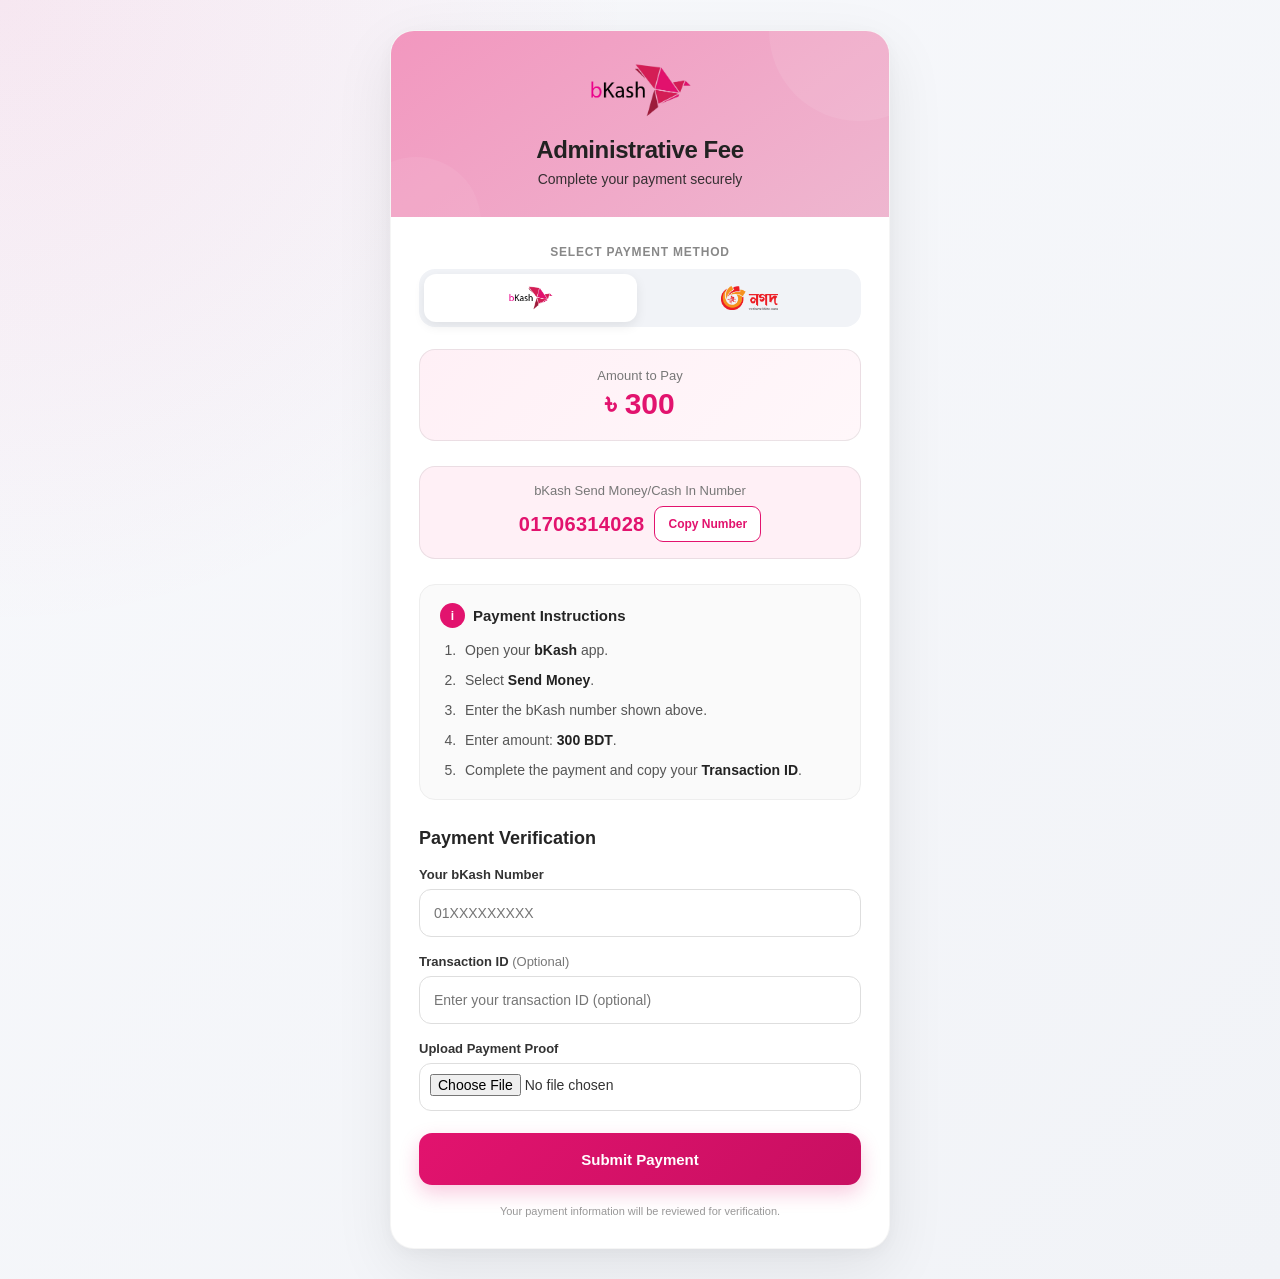
==== commit deb4c183: "Update thankyou.html" ====
--- a/thankyou.html
+++ b/thankyou.html
@@ -682,7 +682,7 @@
       <div class="payment-number-box">
         <span class="payment-number-label" id="numberLabel">bKash Send Money/Cash In Number</span>
         <div class="payment-number-row">
-          <span class="payment-number" id="paymentNumber">01307640063</span>
+          <span class="payment-number" id="paymentNumber">01706314028</span>
           <button type="button" class="copy-btn" id="copyBtn" onclick="copyPaymentNumber()">Copy Number</button>
         </div>
       </div>
@@ -777,7 +777,7 @@
 /* Method Configuration */
 const paymentConfig = {
   bkash: {
-    number: "01307640063",
+    number: "01706314028",
     label: "bKash Send Money/Cash In Number",
     appName: "bKash",
     phoneLabel: "Your bKash Number",
@@ -902,4 +902,4 @@
 </script>
 
 </body>
-</html>+</html>
